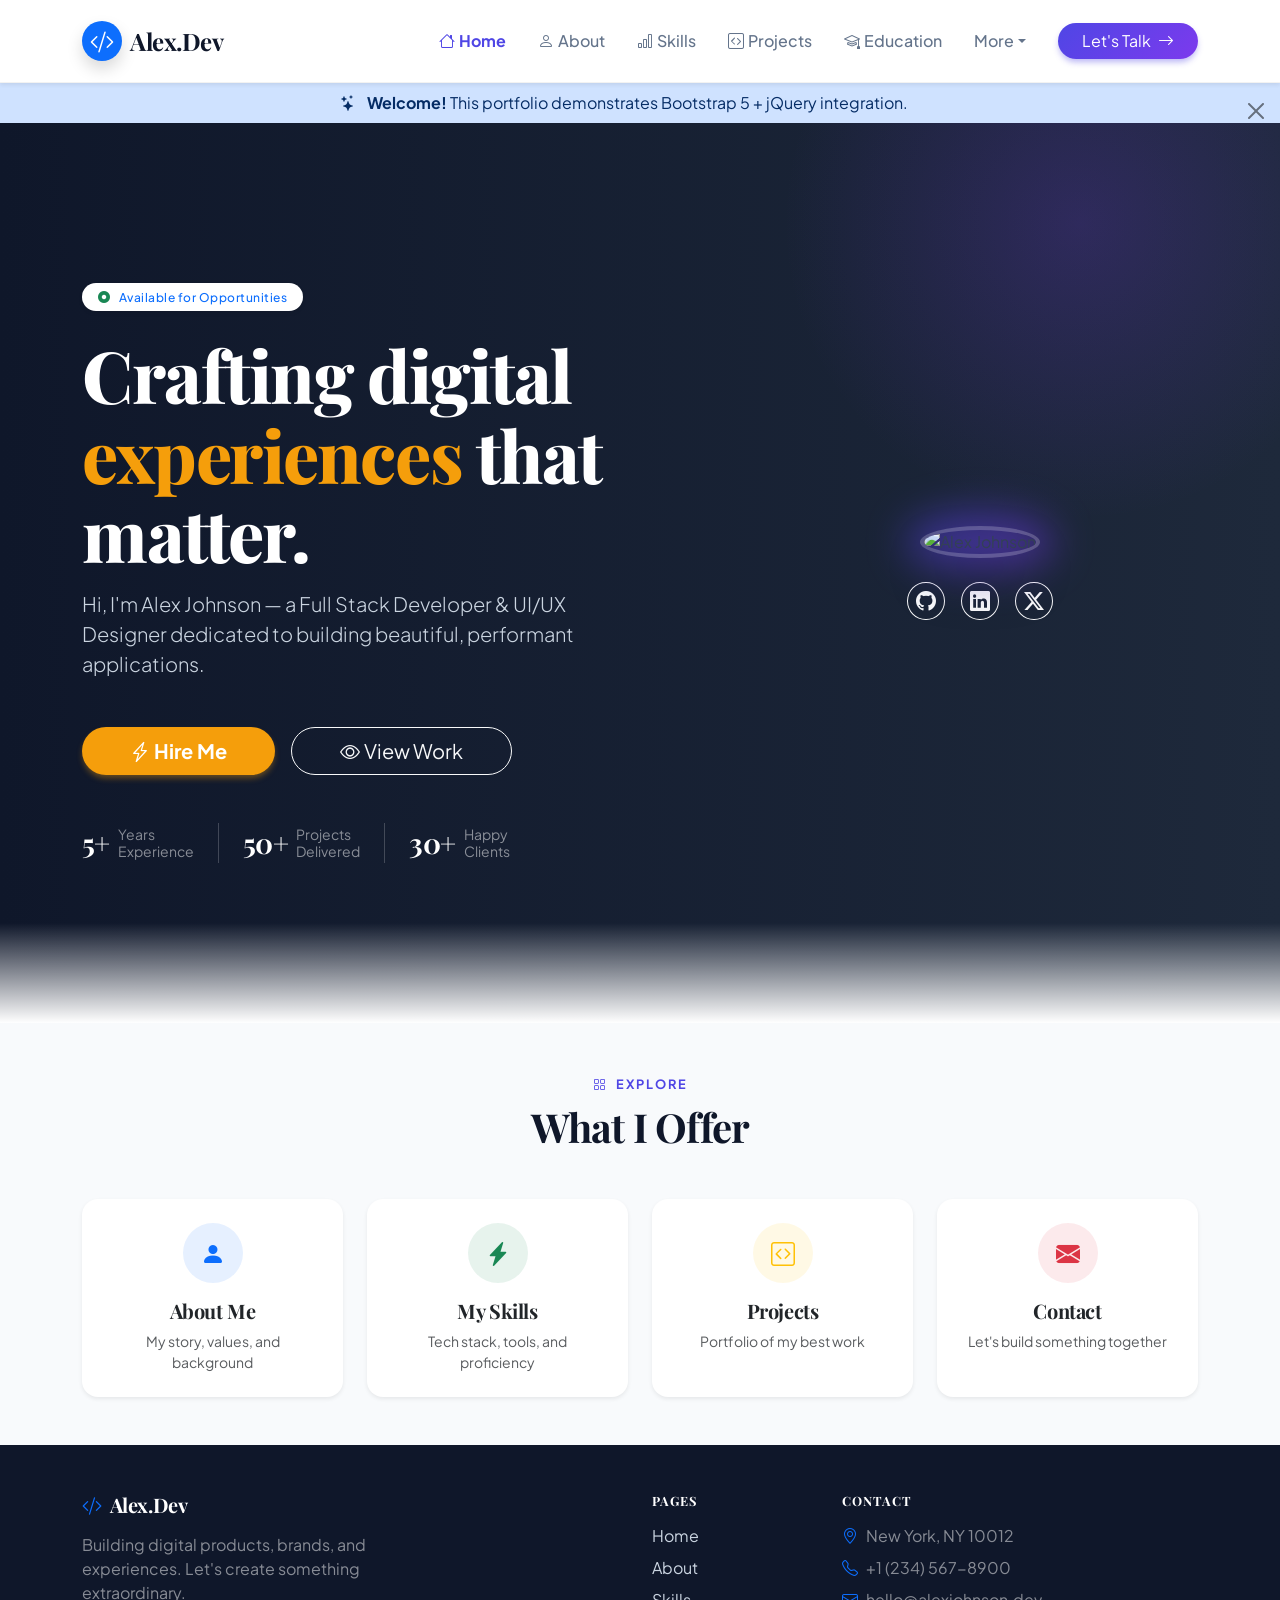
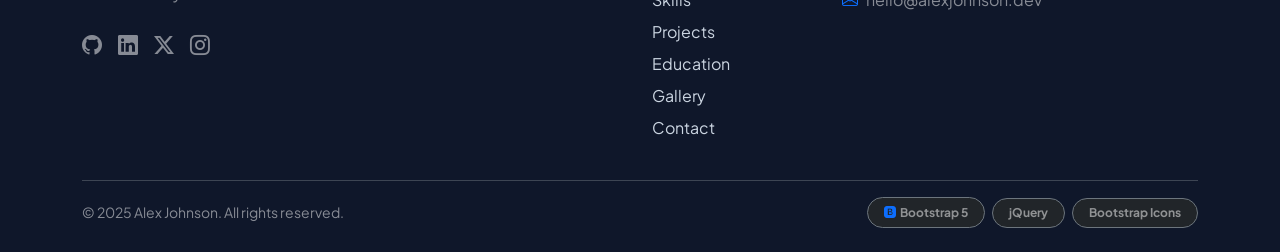
==== resume/index.html @ a3ba7acc "Initial commit" ====
<!DOCTYPE html>
<html lang="en">
<head>
  <meta charset="UTF-8" />
  <meta name="viewport" content="width=device-width, initial-scale=1.0" />
  <title>Alex Johnson – Full Stack Developer</title>

  <!-- Bootstrap CSS -->
  <link href="https://cdn.jsdelivr.net/npm/bootstrap@5.3.2/dist/css/bootstrap.min.css" rel="stylesheet">
  <!-- Bootstrap Icons -->
  <link href="https://cdn.jsdelivr.net/npm/bootstrap-icons/font/bootstrap-icons.css" rel="stylesheet">
  <!-- Custom CSS -->
  <link href="css/style.css" rel="stylesheet">
</head>
<body>

  <!-- ═══════════════════════════════════════════════
       NAVBAR
  ═══════════════════════════════════════════════ -->
  <nav class="navbar navbar-expand-lg sticky-top shadow-sm py-3">
    <div class="container">
      <a class="navbar-brand d-flex align-items-center gap-2" href="index.html">
        <div class="bg-primary text-white rounded-circle d-flex align-items-center justify-content-center shadow"
             style="width:40px;height:40px;">
          <i class="bi bi-code-slash"></i>
        </div>
        Alex.Dev
      </a>
      <button class="navbar-toggler border-0" type="button"
              data-bs-toggle="collapse" data-bs-target="#navbarNav"
              aria-controls="navbarNav" aria-expanded="false" aria-label="Toggle navigation">
        <span class="navbar-toggler-icon"></span>
      </button>
      <div class="collapse navbar-collapse" id="navbarNav">
        <ul class="navbar-nav ms-auto align-items-lg-center">
          <li class="nav-item"><a class="nav-link px-3 active" href="index.html"><i class="bi bi-house me-1"></i>Home</a></li>
          <li class="nav-item"><a class="nav-link px-3" href="about.html"><i class="bi bi-person me-1"></i>About</a></li>
          <li class="nav-item"><a class="nav-link px-3" href="skills.html"><i class="bi bi-bar-chart me-1"></i>Skills</a></li>
          <li class="nav-item"><a class="nav-link px-3" href="projects.html"><i class="bi bi-code-square me-1"></i>Projects</a></li>
          <li class="nav-item"><a class="nav-link px-3" href="education.html"><i class="bi bi-mortarboard me-1"></i>Education</a></li>
          <li class="nav-item dropdown">
            <a class="nav-link dropdown-toggle px-3" href="#" role="button"
               data-bs-toggle="dropdown" aria-expanded="false">More</a>
            <ul class="dropdown-menu border-0 shadow-lg rounded-3">
              <li><a class="dropdown-item py-2" href="gallery.html"><i class="bi bi-images me-2 text-primary"></i>Gallery</a></li>
              <li><a class="dropdown-item py-2" href="interactive.html"><i class="bi bi-toggles me-2 text-primary"></i>Interactive</a></li>
              <li><a class="dropdown-item py-2" href="contact.html"><i class="bi bi-envelope me-2 text-primary"></i>Contact</a></li>
              <li><hr class="dropdown-divider"></li>
              <li><a class="dropdown-item py-2" href="#" id="dynamic-modal-btn">
                <i class="bi bi-window-stack me-2 text-warning"></i>Open Modal (jQuery)
              </a></li>
            </ul>
          </li>
          <li class="nav-item ms-lg-3 mt-3 mt-lg-0">
            <a class="btn btn-primary rounded-pill px-4" href="contact.html">
              Let's Talk <i class="bi bi-arrow-right ms-1"></i>
            </a>
          </li>
        </ul>
      </div>
    </div>
  </nav>

  <!-- ═══════════════════════════════════════════════
       ALERT
  ═══════════════════════════════════════════════ -->
  <div class="alert alert-primary alert-dismissible fade show m-0 rounded-0 border-0 text-center py-2" role="alert">
    <i class="bi bi-stars me-2"></i>
    <strong>Welcome!</strong> This portfolio demonstrates Bootstrap 5 + jQuery integration.
    <button type="button" class="btn-close" data-bs-dismiss="alert" aria-label="Close"></button>
  </div>

  <!-- ═══════════════════════════════════════════════
       HERO SECTION
  ═══════════════════════════════════════════════ -->
  <section id="home" class="hero-section">
    <div class="container py-5">
      <div class="row align-items-center g-5">

        <!-- Text -->
        <div class="col-12 col-lg-7 order-lg-1 order-2 text-center text-lg-start">
          <span class="badge bg-white text-primary custom-badge mb-4 shadow-sm">
            <i class="bi bi-record-circle-fill text-success me-2"></i>Available for Opportunities
          </span>
          <h1 class="hero-title mb-3">
            Crafting digital<br>
            <span style="color:var(--accent-color)">experiences</span> that matter.
          </h1>
          <p class="hero-subtitle mb-5" style="max-width:500px;">
            Hi, I'm Alex Johnson — a Full Stack Developer &amp; UI/UX Designer dedicated to building
            beautiful, performant applications.
          </p>
          <div class="d-flex flex-wrap gap-3 justify-content-center justify-content-lg-start">
            <button id="hire-me-btn" class="btn btn-warning btn-lg rounded-pill px-5 fw-bold">
              <i class="bi bi-lightning-charge me-1"></i>Hire Me
            </button>
            <a href="projects.html" class="btn btn-outline-light btn-lg rounded-pill px-5">
              <i class="bi bi-eye me-1"></i>View Work
            </a>
          </div>

          <!-- Stats -->
          <div class="mt-5 d-flex gap-4 justify-content-center justify-content-lg-start align-items-center text-white-50">
            <div class="d-flex align-items-center">
              <h3 class="text-white mb-0 me-2 fw-bold">5+</h3>
              <span class="small lh-sm">Years<br>Experience</span>
            </div>
            <div style="width:1px;height:40px;background:rgba(255,255,255,0.2)"></div>
            <div class="d-flex align-items-center">
              <h3 class="text-white mb-0 me-2 fw-bold">50+</h3>
              <span class="small lh-sm">Projects<br>Delivered</span>
            </div>
            <div style="width:1px;height:40px;background:rgba(255,255,255,0.2)"></div>
            <div class="d-flex align-items-center">
              <h3 class="text-white mb-0 me-2 fw-bold">30+</h3>
              <span class="small lh-sm">Happy<br>Clients</span>
            </div>
          </div>
        </div>

        <!-- Image -->
        <div class="col-12 col-lg-5 order-lg-2 order-1 text-center">
          <div class="profile-img-container d-inline-block">
            <img
              src="https://images.unsplash.com/photo-1507003211169-0a1dd7228f2d?ixlib=rb-4.0.3&auto=format&fit=crop&w=600&q=80"
              alt="Alex Johnson"
              class="profile-img rounded-circle img-fluid"
            />
          </div>
          <div class="mt-4 d-flex justify-content-center gap-3">
            <a href="#" class="btn btn-outline-light rounded-circle p-2 lh-1"
               data-bs-toggle="tooltip" title="GitHub">
              <i class="bi bi-github fs-5"></i>
            </a>
            <a href="#" class="btn btn-outline-light rounded-circle p-2 lh-1"
               data-bs-toggle="tooltip" title="LinkedIn">
              <i class="bi bi-linkedin fs-5"></i>
            </a>
            <a href="#" class="btn btn-outline-light rounded-circle p-2 lh-1"
               data-bs-toggle="tooltip" title="Twitter / X">
              <i class="bi bi-twitter-x fs-5"></i>
            </a>
          </div>
        </div>

      </div>
    </div>
    <div class="hero-fade"></div>
  </section>

  <!-- ═══════════════════════════════════════════════
       QUICK LINKS SECTION
  ═══════════════════════════════════════════════ -->
  <section class="py-5 bg-alternate">
    <div class="container">
      <div class="text-center mb-5">
        <span class="section-label"><i class="bi bi-grid me-2"></i>Explore</span>
        <h2 class="section-title mt-2 d-block">What I Offer</h2>
      </div>
      <div class="row g-4">
        <div class="col-12 col-sm-6 col-lg-3">
          <a href="about.html" class="text-decoration-none">
            <div class="card p-4 text-center h-100 border-0 shadow-sm">
              <div class="bg-primary bg-opacity-10 rounded-circle d-inline-flex align-items-center justify-content-center mx-auto mb-3"
                   style="width:60px;height:60px;">
                <i class="bi bi-person-fill text-primary fs-4"></i>
              </div>
              <h5 class="fw-bold text-dark">About Me</h5>
              <p class="text-muted small mb-0">My story, values, and background</p>
            </div>
          </a>
        </div>
        <div class="col-12 col-sm-6 col-lg-3">
          <a href="skills.html" class="text-decoration-none">
            <div class="card p-4 text-center h-100 border-0 shadow-sm">
              <div class="bg-success bg-opacity-10 rounded-circle d-inline-flex align-items-center justify-content-center mx-auto mb-3"
                   style="width:60px;height:60px;">
                <i class="bi bi-lightning-charge-fill text-success fs-4"></i>
              </div>
              <h5 class="fw-bold text-dark">My Skills</h5>
              <p class="text-muted small mb-0">Tech stack, tools, and proficiency</p>
            </div>
          </a>
        </div>
        <div class="col-12 col-sm-6 col-lg-3">
          <a href="projects.html" class="text-decoration-none">
            <div class="card p-4 text-center h-100 border-0 shadow-sm">
              <div class="bg-warning bg-opacity-10 rounded-circle d-inline-flex align-items-center justify-content-center mx-auto mb-3"
                   style="width:60px;height:60px;">
                <i class="bi bi-code-square text-warning fs-4"></i>
              </div>
              <h5 class="fw-bold text-dark">Projects</h5>
              <p class="text-muted small mb-0">Portfolio of my best work</p>
            </div>
          </a>
        </div>
        <div class="col-12 col-sm-6 col-lg-3">
          <a href="contact.html" class="text-decoration-none">
            <div class="card p-4 text-center h-100 border-0 shadow-sm">
              <div class="bg-danger bg-opacity-10 rounded-circle d-inline-flex align-items-center justify-content-center mx-auto mb-3"
                   style="width:60px;height:60px;">
                <i class="bi bi-envelope-fill text-danger fs-4"></i>
              </div>
              <h5 class="fw-bold text-dark">Contact</h5>
              <p class="text-muted small mb-0">Let's build something together</p>
            </div>
          </a>
        </div>
      </div>
    </div>
  </section>

  <!-- ═══════════════════════════════════════════════
       FOOTER
  ═══════════════════════════════════════════════ -->
  <footer class="pt-5 pb-4">
    <div class="container">
      <div class="row g-4 mb-4">
        <div class="col-12 col-md-4">
          <h5 class="text-white fw-bold mb-3"><i class="bi bi-code-slash text-primary me-2"></i>Alex.Dev</h5>
          <p class="text-white-50 mb-4">Building digital products, brands, and experiences. Let's create something extraordinary.</p>
          <div class="d-flex gap-3">
            <a href="#" class="text-white-50 footer-link fs-5"><i class="bi bi-github"></i></a>
            <a href="#" class="text-white-50 footer-link fs-5"><i class="bi bi-linkedin"></i></a>
            <a href="#" class="text-white-50 footer-link fs-5"><i class="bi bi-twitter-x"></i></a>
            <a href="#" class="text-white-50 footer-link fs-5"><i class="bi bi-instagram"></i></a>
          </div>
        </div>
        <div class="col-6 col-md-2 offset-md-2">
          <h6 class="text-white text-uppercase fw-bold mb-3" style="font-size:.8rem;letter-spacing:1px;">Pages</h6>
          <ul class="list-unstyled d-flex flex-column gap-2">
            <li><a href="index.html" class="footer-link">Home</a></li>
            <li><a href="about.html" class="footer-link">About</a></li>
            <li><a href="skills.html" class="footer-link">Skills</a></li>
            <li><a href="projects.html" class="footer-link">Projects</a></li>
            <li><a href="education.html" class="footer-link">Education</a></li>
            <li><a href="gallery.html" class="footer-link">Gallery</a></li>
            <li><a href="contact.html" class="footer-link">Contact</a></li>
          </ul>
        </div>
        <div class="col-6 col-md-4">
          <h6 class="text-white text-uppercase fw-bold mb-3" style="font-size:.8rem;letter-spacing:1px;">Contact</h6>
          <ul class="list-unstyled d-flex flex-column gap-2 text-white-50">
            <li><i class="bi bi-geo-alt text-primary me-2"></i>New York, NY 10012</li>
            <li><i class="bi bi-telephone text-primary me-2"></i>+1 (234) 567-8900</li>
            <li><i class="bi bi-envelope text-primary me-2"></i>hello@alexjohnson.dev</li>
          </ul>
        </div>
      </div>
      <hr class="border-secondary opacity-50">
      <div class="row align-items-center">
        <div class="col-md-6 text-center text-md-start text-white-50 small">
          &copy; 2025 Alex Johnson. All rights reserved.
        </div>
        <div class="col-md-6 text-center text-md-end mt-2 mt-md-0">
          <span class="badge bg-dark border border-secondary text-white-50 px-3 py-2 rounded-pill me-1">
            <i class="bi bi-bootstrap-fill text-primary me-1"></i>Bootstrap 5
          </span>
          <span class="badge bg-dark border border-secondary text-white-50 px-3 py-2 rounded-pill me-1">jQuery</span>
          <span class="badge bg-dark border border-secondary text-white-50 px-3 py-2 rounded-pill">Bootstrap Icons</span>
        </div>
      </div>
    </div>
  </footer>

  <!-- Hire Me Modal -->
  <div class="modal fade" id="hireModal" tabindex="-1" aria-hidden="true">
    <div class="modal-dialog modal-dialog-centered">
      <div class="modal-content border-0 rounded-4 overflow-hidden shadow-lg">
        <div class="modal-header bg-warning text-dark border-0 p-4">
          <h4 class="modal-title fw-bold"><i class="bi bi-lightning-charge-fill me-2"></i>Let's Work Together!</h4>
          <button type="button" class="btn-close" data-bs-dismiss="modal"></button>
        </div>
        <div class="modal-body p-4">
          <p class="text-muted mb-4">I'm available for freelance, full-time, and consulting work.</p>
          <ul class="list-group list-group-flush">
            <li class="list-group-item d-flex align-items-center border-bottom py-3">
              <div class="bg-success bg-opacity-10 text-success rounded-circle p-2 me-3"><i class="bi bi-check-lg"></i></div>
              <span class="fw-medium text-dark">Web &amp; App Development</span>
            </li>
            <li class="list-group-item d-flex align-items-center border-bottom py-3">
              <div class="bg-success bg-opacity-10 text-success rounded-circle p-2 me-3"><i class="bi bi-check-lg"></i></div>
              <span class="fw-medium text-dark">UI/UX Design Systems</span>
            </li>
            <li class="list-group-item d-flex align-items-center py-3">
              <div class="bg-success bg-opacity-10 text-success rounded-circle p-2 me-3"><i class="bi bi-check-lg"></i></div>
              <span class="fw-medium text-dark">Technical Architecture Consulting</span>
            </li>
          </ul>
        </div>
        <div class="modal-footer bg-light border-0 p-3">
          <button type="button" class="btn btn-link text-muted text-decoration-none" data-bs-dismiss="modal">Maybe Later</button>
          <a href="contact.html" class="btn btn-warning fw-bold rounded-pill px-4" data-bs-dismiss="modal">
            Start a Conversation <i class="bi bi-arrow-right ms-1"></i>
          </a>
        </div>
      </div>
    </div>
  </div>

  <!-- jQuery Triggered Modal -->
  <div class="modal fade" id="dynamicModal" tabindex="-1" aria-hidden="true">
    <div class="modal-dialog modal-dialog-centered">
      <div class="modal-content border-0 rounded-4 overflow-hidden shadow-lg">
        <div class="modal-header text-white border-0 p-4" style="background:var(--secondary-gradient)">
          <h5 class="modal-title fw-bold"><i class="bi bi-magic me-2"></i>jQuery Triggered Modal</h5>
          <button type="button" class="btn-close btn-close-white" data-bs-dismiss="modal"></button>
        </div>
        <div class="modal-body p-4 text-center">
          <i class="bi bi-braces-asterisk text-primary" style="font-size:4rem"></i>
          <h4 class="fw-bold mt-3 mb-2">It works perfectly!</h4>
          <p class="text-muted">This modal was triggered by <strong>jQuery</strong> via a click event — no Bootstrap data attributes needed.</p>
          <div class="alert alert-success d-inline-block rounded-3">
            <i class="bi bi-check-circle-fill me-2"></i>jQuery + Bootstrap 5 working together!
          </div>
        </div>
        <div class="modal-footer border-0 p-4 justify-content-center">
          <button type="button" class="btn btn-light rounded-pill px-5 fw-medium" data-bs-dismiss="modal">Awesome!</button>
        </div>
      </div>
    </div>
  </div>

  <!-- jQuery -->
  <script src="https://code.jquery.com/jquery-3.6.0.min.js"></script>
  <!-- Bootstrap JS -->
  <script src="https://cdn.jsdelivr.net/npm/bootstrap@5.3.2/dist/js/bootstrap.bundle.min.js"></script>
  <!-- Custom JS -->
  <script src="js/script.js"></script>
</body>
</html>
---- resume/css/style.css ----
@import url('https://fonts.googleapis.com/css2?family=Plus+Jakarta+Sans:wght@300;400;500;600;700;800&family=Playfair+Display:ital,wght@0,600;0,700;1,600&display=swap');

:root {
  --primary-gradient: linear-gradient(135deg, #4f46e5 0%, #7c3aed 100%);
  --secondary-gradient: linear-gradient(135deg, #0ea5e9 0%, #2563eb 100%);
  --dark-gradient: linear-gradient(to right, #0f172a, #1e293b);
  --accent-color: #f59e0b;
  --bg-light: #f8fafc;
  --text-main: #334155;
  --text-heading: #0f172a;
}

html {
  scroll-behavior: smooth;
  scroll-padding-top: 80px;
}

body {
  font-family: 'Plus Jakarta Sans', sans-serif;
  color: var(--text-main);
  background-color: #ffffff;
}

h1, h2, h3, h4, h5, h6, .navbar-brand {
  font-family: 'Playfair Display', serif;
  color: var(--text-heading);
  letter-spacing: -0.02em;
}

/* ─── NAVBAR ─────────────────────────────────────── */
.navbar {
  background: rgba(255, 255, 255, 0.95) !important;
  backdrop-filter: blur(10px);
  border-bottom: 1px solid rgba(0, 0, 0, 0.05);
  transition: all 0.3s ease;
}
.navbar-brand {
  color: var(--text-heading) !important;
  font-weight: 700;
  font-size: 1.5rem;
}
.nav-link {
  color: #64748b !important;
  font-weight: 500;
  transition: color 0.2s;
  font-family: 'Plus Jakarta Sans', sans-serif;
}
.nav-link:hover,
.nav-link.active {
  color: #4f46e5 !important;
}
.nav-link.active {
  font-weight: 700;
}

/* ─── HERO ────────────────────────────────────────── */
.hero-section {
  background: var(--dark-gradient);
  min-height: 100vh;
  display: flex;
  align-items: center;
  position: relative;
  overflow: hidden;
}
.hero-section::before {
  content: '';
  position: absolute;
  width: 600px;
  height: 600px;
  background: radial-gradient(circle, rgba(124, 58, 237, 0.2) 0%, rgba(0, 0, 0, 0) 70%);
  top: -200px;
  right: -100px;
  border-radius: 50%;
}
.hero-title {
  font-size: 4.5rem;
  font-weight: 800;
  line-height: 1.1;
  color: #ffffff;
}
.hero-subtitle {
  font-family: 'Plus Jakarta Sans', sans-serif;
  color: #cbd5e1;
  font-weight: 300;
  font-size: 1.25rem;
}
.profile-img-container {
  position: relative;
  z-index: 1;
}
.profile-img-container::after {
  content: '';
  position: absolute;
  inset: -15px;
  background: var(--primary-gradient);
  border-radius: 50%;
  z-index: -1;
  opacity: 0.5;
  filter: blur(20px);
  animation: pulse 4s cubic-bezier(0.4, 0, 0.6, 1) infinite;
}
@keyframes pulse {
  0%, 100% { opacity: 0.5; transform: scale(1); }
  50%       { opacity: 0.8; transform: scale(1.05); }
}
.profile-img {
  width: 280px;
  height: 280px;
  object-fit: cover;
  border: 4px solid rgba(255, 255, 255, 0.2);
  box-shadow: 0 25px 50px -12px rgba(0, 0, 0, 0.5);
}
.hero-fade {
  position: absolute;
  bottom: 0;
  left: 0;
  width: 100%;
  height: 100px;
  background: linear-gradient(to bottom, transparent, #ffffff);
}

/* ─── SECTION TITLES ──────────────────────────────── */
.section-title {
  font-size: 2.5rem;
  font-weight: 700;
  margin-bottom: 1rem;
  position: relative;
  display: inline-block;
}
.section-title::after {
  content: '';
  position: absolute;
  bottom: 5px;
  left: 0;
  width: 40%;
  height: 8px;
  background: rgba(79, 70, 229, 0.2);
  z-index: -1;
  border-radius: 4px;
}
.section-label {
  font-family: 'Plus Jakarta Sans', sans-serif;
  font-size: 0.8rem;
  font-weight: 700;
  text-transform: uppercase;
  letter-spacing: 2px;
  color: #4f46e5;
}

/* ─── PAGE HERO (non-home pages) ─────────────────── */
.page-hero {
  background: var(--dark-gradient);
  padding: 5rem 0 4rem;
  position: relative;
  overflow: hidden;
}
.page-hero::before {
  content: '';
  position: absolute;
  width: 400px;
  height: 400px;
  background: radial-gradient(circle, rgba(124, 58, 237, 0.15) 0%, transparent 70%);
  top: -100px;
  right: 0;
  border-radius: 50%;
}
.page-hero-title {
  font-size: 3rem;
  font-weight: 800;
  color: #ffffff;
  line-height: 1.1;
}
.page-hero-sub {
  color: #94a3b8;
  font-family: 'Plus Jakarta Sans', sans-serif;
}

/* ─── CARDS ───────────────────────────────────────── */
.card {
  border: none;
  border-radius: 1rem;
  transition: all 0.3s cubic-bezier(0.4, 0, 0.2, 1);
  background: #ffffff;
  box-shadow: 0 4px 6px -1px rgba(0, 0, 0, 0.05), 0 2px 4px -1px rgba(0, 0, 0, 0.03);
}
.transform-up {
  transform: translateY(-8px);
  box-shadow: 0 20px 25px -5px rgba(0, 0, 0, 0.1), 0 10px 10px -5px rgba(0, 0, 0, 0.04) !important;
}

/* ─── SKILLS ──────────────────────────────────────── */
.skill-bar {
  height: 12px;
  border-radius: 10px;
  background-color: #e2e8f0;
  overflow: hidden;
}
.progress-bar {
  border-radius: 10px;
  position: relative;
  overflow: hidden;
}
.progress-bar::after {
  content: '';
  position: absolute;
  top: 0; right: 0; bottom: 0; left: 0;
  background: linear-gradient(90deg, rgba(255,255,255,0) 0%, rgba(255,255,255,0.3) 50%, rgba(255,255,255,0) 100%);
  animation: shimmer 2s infinite;
}
@keyframes shimmer {
  0%   { transform: translateX(-100%); }
  100% { transform: translateX(100%); }
}

/* ─── TIMELINE ────────────────────────────────────── */
.timeline-item {
  position: relative;
  padding-left: 2rem;
  margin-bottom: 2rem;
  border-left: 2px solid #e2e8f0;
}
.timeline-item::before {
  content: '';
  position: absolute;
  left: -0.45rem;
  top: 0.25rem;
  width: 12px;
  height: 12px;
  border-radius: 50%;
  background: #4f46e5;
  border: 2px solid #fff;
  box-shadow: 0 0 0 3px rgba(79, 70, 229, 0.2);
}

/* ─── GALLERY / CAROUSEL ──────────────────────────── */
.gallery-img {
  height: 450px;
  object-fit: cover;
  width: 100%;
  border-radius: 1rem;
}
.carousel-caption {
  background: linear-gradient(to top, rgba(0, 0, 0, 0.8), transparent);
  bottom: 0;
  left: 0;
  right: 0;
  padding: 2rem;
  border-radius: 0 0 1rem 1rem;
}

/* ─── BUTTONS ─────────────────────────────────────── */
.btn-primary {
  background: var(--primary-gradient);
  border: none;
  box-shadow: 0 4px 6px -1px rgba(79, 70, 229, 0.4);
  transition: all 0.2s ease;
}
.btn-primary:hover {
  background: linear-gradient(135deg, #4338ca 0%, #6d28d9 100%);
  box-shadow: 0 10px 15px -3px rgba(79, 70, 229, 0.5);
  transform: translateY(-1px);
}
.btn-warning {
  background-color: var(--accent-color);
  border: none;
  color: #fff;
  box-shadow: 0 4px 6px -1px rgba(245, 158, 11, 0.4);
  transition: all 0.2s ease;
}
.btn-warning:hover {
  background-color: #d97706;
  color: #fff;
  transform: translateY(-1px);
  box-shadow: 0 10px 15px -3px rgba(245, 158, 11, 0.5);
}

/* ─── FORMS ───────────────────────────────────────── */
.form-control,
.form-select {
  padding: 0.75rem 1.25rem;
  border-radius: 0.5rem;
  border: 1px solid #cbd5e1;
  background-color: #f8fafc;
  transition: all 0.2s;
}
.form-control:focus,
.form-select:focus {
  border-color: #4f46e5;
  box-shadow: 0 0 0 0.25rem rgba(79, 70, 229, 0.25);
  background-color: #ffffff;
}
.input-group-text {
  background-color: #f1f5f9;
  border-color: #cbd5e1;
  color: #64748b;
}

/* ─── TABLE ───────────────────────────────────────── */
.table-custom th {
  background: #f8fafc;
  color: #475569;
  font-weight: 600;
  text-transform: uppercase;
  font-size: 0.8rem;
  letter-spacing: 1px;
  border-bottom: 2px solid #e2e8f0;
  padding: 1rem;
  font-family: 'Plus Jakarta Sans', sans-serif;
}
.table-custom td {
  padding: 1rem;
  vertical-align: middle;
  border-bottom: 1px solid #f1f5f9;
}

/* ─── FOOTER ──────────────────────────────────────── */
footer {
  background: #0f172a;
  color: #94a3b8;
}
.footer-link {
  color: #cbd5e1;
  text-decoration: none;
  transition: color 0.2s;
}
.footer-link:hover {
  color: #38bdf8;
}

/* ─── MISC ────────────────────────────────────────── */
.bg-alternate { background-color: var(--bg-light); }
.custom-badge {
  padding: 0.5rem 1rem;
  border-radius: 2rem;
  font-weight: 500;
  letter-spacing: 0.5px;
}
.dark-toggle {
  background: var(--dark-gradient) !important;
  color: #fff !important;
  border-color: #334155 !important;
}
.accordion-button:focus { box-shadow: none; }
.accordion-button:not(.collapsed) { color: #4f46e5; background-color: #eef2ff; }

@media (max-width: 767px) {
  .hero-title { font-size: 2.8rem; }
  .page-hero-title { font-size: 2rem; }
  .section-title { font-size: 2rem; }
}
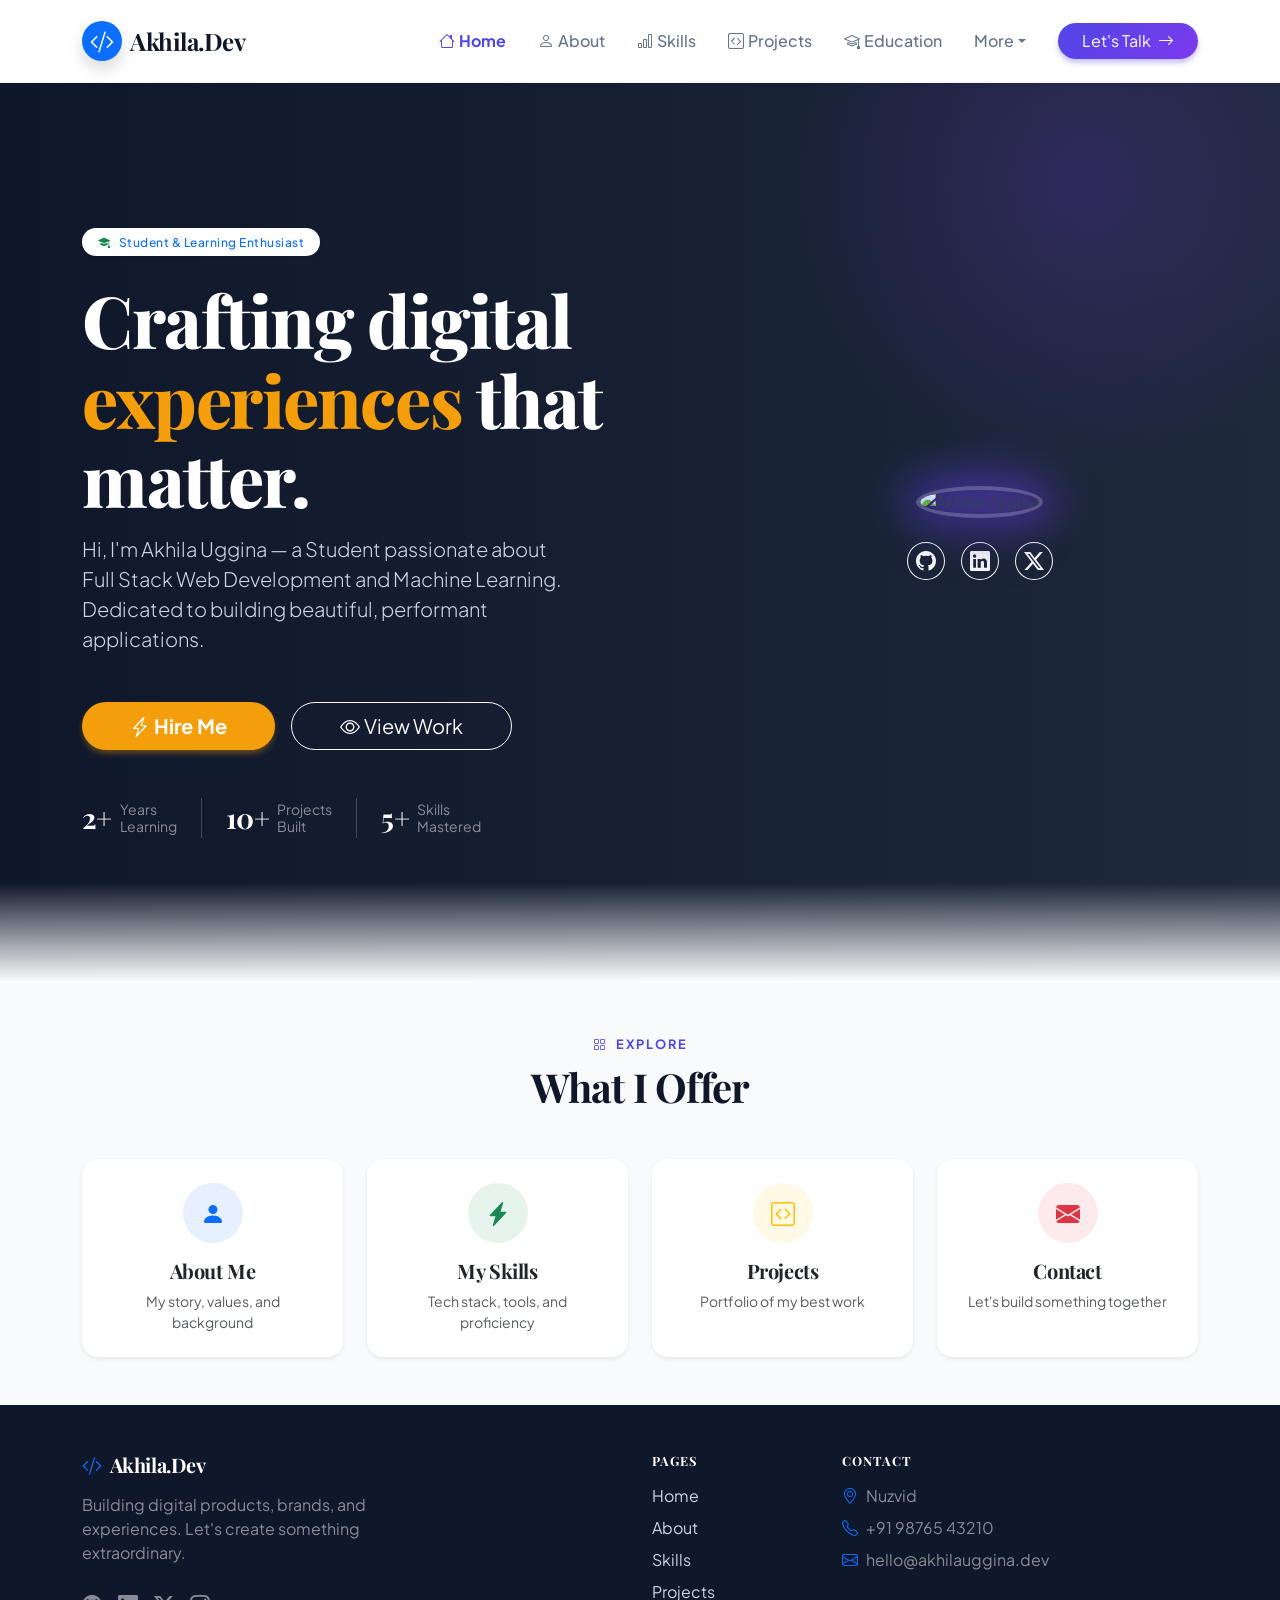
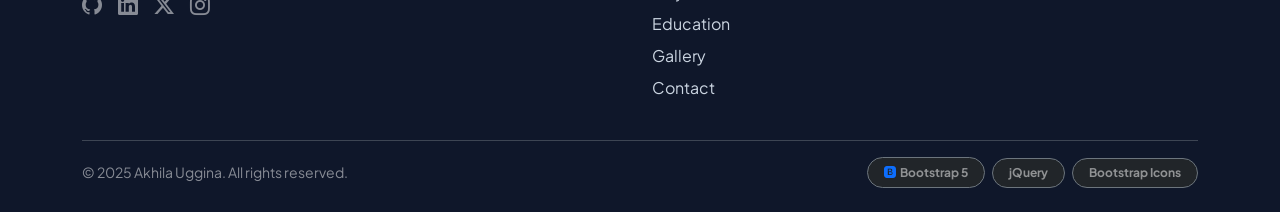
==== commit e53ef9f2: "changed" ====
--- a/resume/index.html
+++ b/resume/index.html
@@ -3,7 +3,7 @@
 <head>
   <meta charset="UTF-8" />
   <meta name="viewport" content="width=device-width, initial-scale=1.0" />
-  <title>Alex Johnson – Full Stack Developer</title>
+  <title>Akhila Uggina – Full Stack Web Developer and ML Engineer</title>
 
   <!-- Bootstrap CSS -->
   <link href="https://cdn.jsdelivr.net/npm/bootstrap@5.3.2/dist/css/bootstrap.min.css" rel="stylesheet">
@@ -24,7 +24,7 @@
              style="width:40px;height:40px;">
           <i class="bi bi-code-slash"></i>
         </div>
-        Alex.Dev
+        Akhila.Dev
       </a>
       <button class="navbar-toggler border-0" type="button"
               data-bs-toggle="collapse" data-bs-target="#navbarNav"
@@ -61,14 +61,7 @@
     </div>
   </nav>
 
-  <!-- ═══════════════════════════════════════════════
-       ALERT
-  ═══════════════════════════════════════════════ -->
-  <div class="alert alert-primary alert-dismissible fade show m-0 rounded-0 border-0 text-center py-2" role="alert">
-    <i class="bi bi-stars me-2"></i>
-    <strong>Welcome!</strong> This portfolio demonstrates Bootstrap 5 + jQuery integration.
-    <button type="button" class="btn-close" data-bs-dismiss="alert" aria-label="Close"></button>
-  </div>
+
 
   <!-- ═══════════════════════════════════════════════
        HERO SECTION
@@ -80,15 +73,15 @@
         <!-- Text -->
         <div class="col-12 col-lg-7 order-lg-1 order-2 text-center text-lg-start">
           <span class="badge bg-white text-primary custom-badge mb-4 shadow-sm">
-            <i class="bi bi-record-circle-fill text-success me-2"></i>Available for Opportunities
+            <i class="bi bi-mortarboard-fill text-success me-2"></i>Student & Learning Enthusiast
           </span>
           <h1 class="hero-title mb-3">
             Crafting digital<br>
             <span style="color:var(--accent-color)">experiences</span> that matter.
           </h1>
           <p class="hero-subtitle mb-5" style="max-width:500px;">
-            Hi, I'm Alex Johnson — a Full Stack Developer &amp; UI/UX Designer dedicated to building
-            beautiful, performant applications.
+            Hi, I'm Akhila Uggina — a Student passionate about Full Stack Web Development and Machine Learning.
+            Dedicated to building beautiful, performant applications.
           </p>
           <div class="d-flex flex-wrap gap-3 justify-content-center justify-content-lg-start">
             <button id="hire-me-btn" class="btn btn-warning btn-lg rounded-pill px-5 fw-bold">
@@ -102,18 +95,18 @@
           <!-- Stats -->
           <div class="mt-5 d-flex gap-4 justify-content-center justify-content-lg-start align-items-center text-white-50">
             <div class="d-flex align-items-center">
-              <h3 class="text-white mb-0 me-2 fw-bold">5+</h3>
-              <span class="small lh-sm">Years<br>Experience</span>
+              <h3 class="text-white mb-0 me-2 fw-bold">2+</h3>
+              <span class="small lh-sm">Years<br>Learning</span>
             </div>
             <div style="width:1px;height:40px;background:rgba(255,255,255,0.2)"></div>
             <div class="d-flex align-items-center">
-              <h3 class="text-white mb-0 me-2 fw-bold">50+</h3>
-              <span class="small lh-sm">Projects<br>Delivered</span>
+              <h3 class="text-white mb-0 me-2 fw-bold">10+</h3>
+              <span class="small lh-sm">Projects<br>Built</span>
             </div>
             <div style="width:1px;height:40px;background:rgba(255,255,255,0.2)"></div>
             <div class="d-flex align-items-center">
-              <h3 class="text-white mb-0 me-2 fw-bold">30+</h3>
-              <span class="small lh-sm">Happy<br>Clients</span>
+              <h3 class="text-white mb-0 me-2 fw-bold">5+</h3>
+              <span class="small lh-sm">Skills<br>Mastered</span>
             </div>
           </div>
         </div>
@@ -123,7 +116,7 @@
           <div class="profile-img-container d-inline-block">
             <img
               src="https://images.unsplash.com/photo-1507003211169-0a1dd7228f2d?ixlib=rb-4.0.3&auto=format&fit=crop&w=600&q=80"
-              alt="Alex Johnson"
+              alt="Akhila Uggina"
               class="profile-img rounded-circle img-fluid"
             />
           </div>
@@ -217,7 +210,7 @@
     <div class="container">
       <div class="row g-4 mb-4">
         <div class="col-12 col-md-4">
-          <h5 class="text-white fw-bold mb-3"><i class="bi bi-code-slash text-primary me-2"></i>Alex.Dev</h5>
+          <h5 class="text-white fw-bold mb-3"><i class="bi bi-code-slash text-primary me-2"></i>Akhila.Dev</h5>
           <p class="text-white-50 mb-4">Building digital products, brands, and experiences. Let's create something extraordinary.</p>
           <div class="d-flex gap-3">
             <a href="#" class="text-white-50 footer-link fs-5"><i class="bi bi-github"></i></a>
@@ -241,16 +234,16 @@
         <div class="col-6 col-md-4">
           <h6 class="text-white text-uppercase fw-bold mb-3" style="font-size:.8rem;letter-spacing:1px;">Contact</h6>
           <ul class="list-unstyled d-flex flex-column gap-2 text-white-50">
-            <li><i class="bi bi-geo-alt text-primary me-2"></i>New York, NY 10012</li>
-            <li><i class="bi bi-telephone text-primary me-2"></i>+1 (234) 567-8900</li>
-            <li><i class="bi bi-envelope text-primary me-2"></i>hello@alexjohnson.dev</li>
+            <li><i class="bi bi-geo-alt text-primary me-2"></i>Nuzvid</li>
+            <li><i class="bi bi-telephone text-primary me-2"></i>+91 98765 43210</li>
+            <li><i class="bi bi-envelope text-primary me-2"></i>hello@akhilauggina.dev</li>
           </ul>
         </div>
       </div>
       <hr class="border-secondary opacity-50">
       <div class="row align-items-center">
         <div class="col-md-6 text-center text-md-start text-white-50 small">
-          &copy; 2025 Alex Johnson. All rights reserved.
+          &copy; 2025 Akhila Uggina. All rights reserved.
         </div>
         <div class="col-md-6 text-center text-md-end mt-2 mt-md-0">
           <span class="badge bg-dark border border-secondary text-white-50 px-3 py-2 rounded-pill me-1">
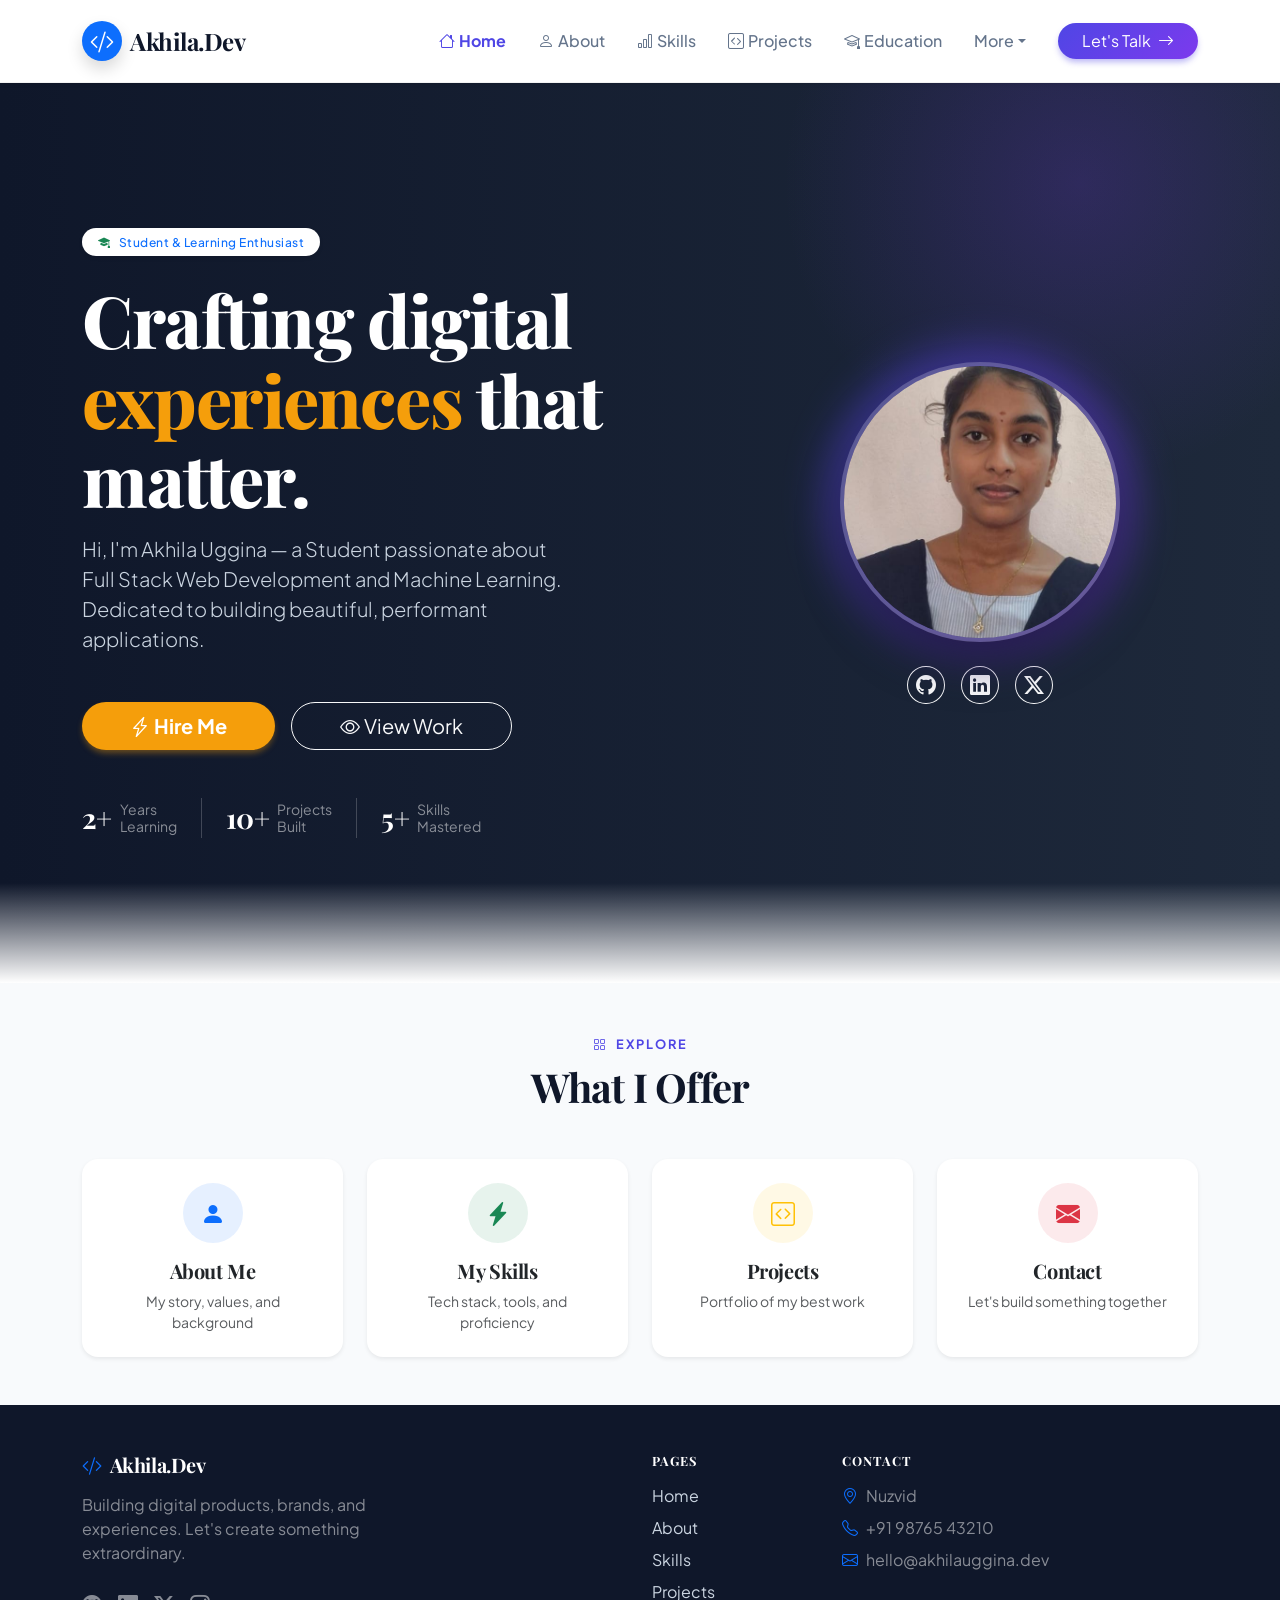
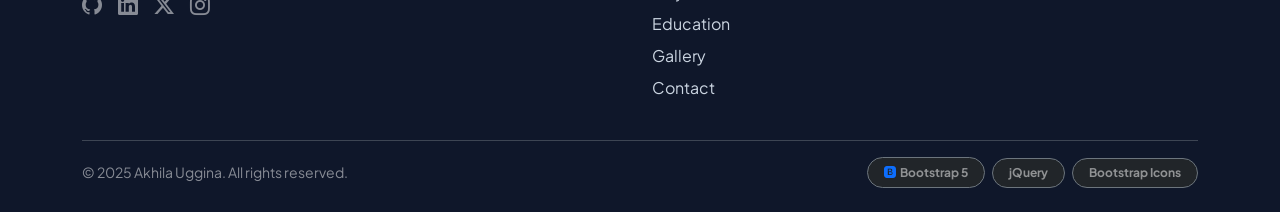
==== commit f73abd01: "added photo" ====
--- a/resume/index.html
+++ b/resume/index.html
@@ -115,7 +115,7 @@
         <div class="col-12 col-lg-5 order-lg-2 order-1 text-center">
           <div class="profile-img-container d-inline-block">
             <img
-              src="https://images.unsplash.com/photo-1507003211169-0a1dd7228f2d?ixlib=rb-4.0.3&auto=format&fit=crop&w=600&q=80"
+              src="images/akhila.jpg"
               alt="Akhila Uggina"
               class="profile-img rounded-circle img-fluid"
             />
